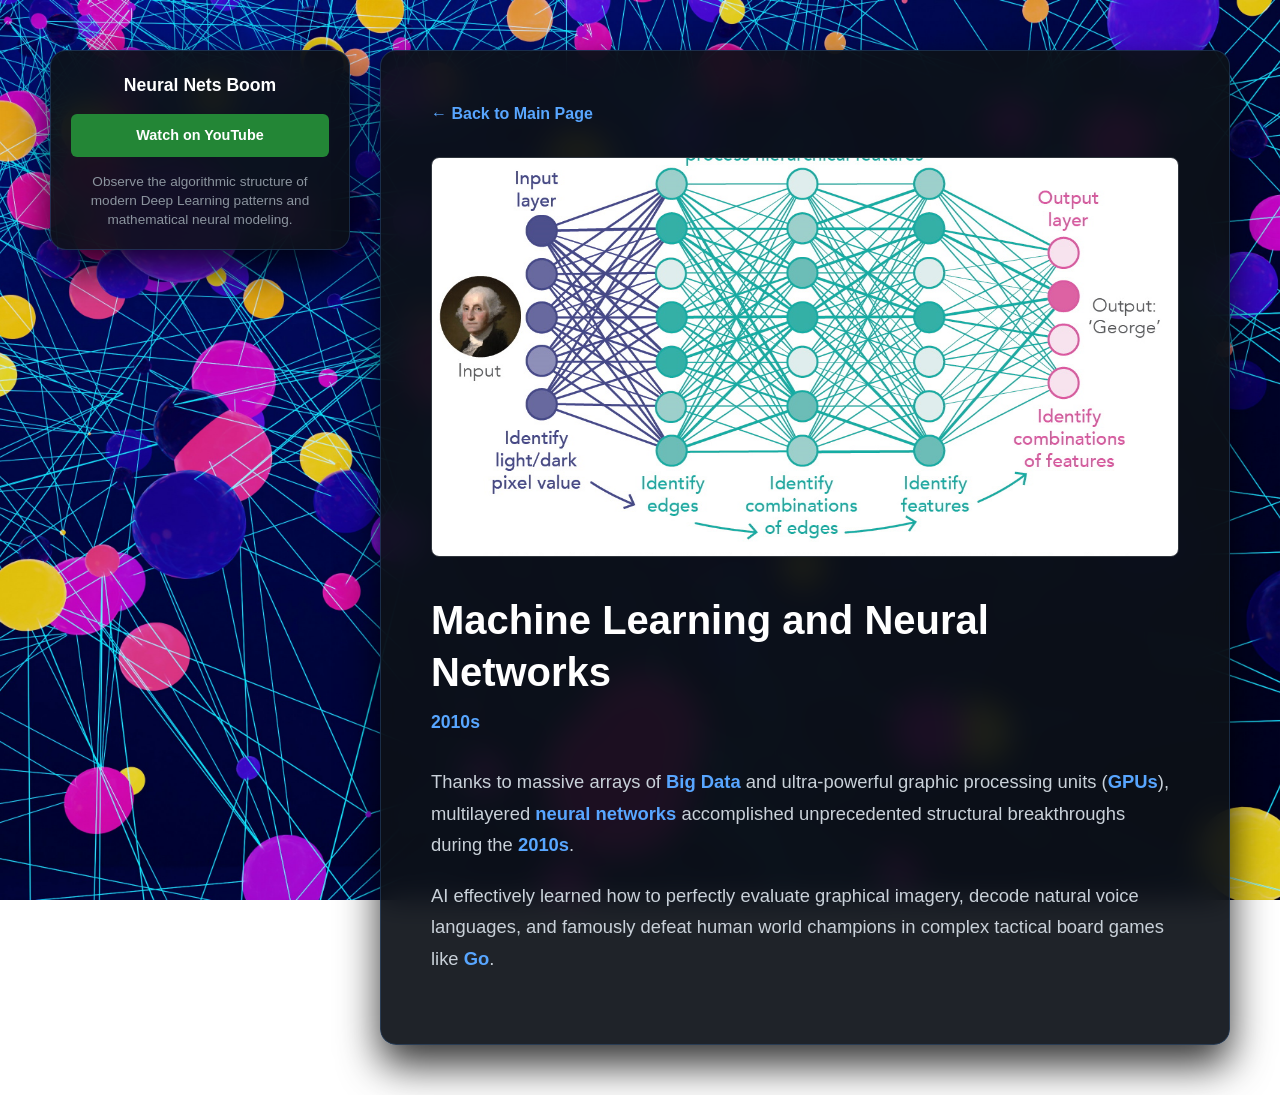
==== cards/ailearn.html @ 501b8092 "Added files" ====
<!DOCTYPE html>
<html lang="en">
<head>
    <meta charset="UTF-8">
    <meta name="viewport" content="width=device-width, initial-scale=1.0">
    <link rel="icon" type="image/png" href="../pictures/ailogo.jpg">
    <title>Machine Learning and Neural Networks</title>
    <link rel="stylesheet" href="../style.css">
    <link rel="stylesheet" href="./article-style.css">
    <style>
        body { background-image: url('../pictures/ailearningbg.jpg'); }
    </style>
</head>
<body>
    <div class="article-page">
        <div class="article-container">
            <aside class="sidebar-card">
                <h3>Neural Nets Boom</h3>
                <a href="https://youtu.be/jmmW0F0biz0?si=M02iKx_WaLKtjqgP" target="_blank" class="watch-btn">Watch on YouTube</a>
                <p>Observe the algorithmic structure of modern Deep Learning patterns and mathematical neural modeling.</p>
            </aside>
            <div class="article-content">
                <a href="../index.html" class="back-btn">&larr; Back to Main Page</a>
                <img src="../pictures/ailearn.jpg" alt="Ai Learning" class="article-img">
                <h1>Machine Learning and Neural Networks</h1>
                <span class="meta-date">2010s</span>
                <div class="article-text">
                    <p>Thanks to massive arrays of <strong>Big Data</strong> and ultra-powerful graphic processing units (<strong>GPUs</strong>), multilayered <strong>neural networks</strong> accomplished unprecedented structural breakthroughs during the <strong>2010s</strong>.</p>
                    <p>AI effectively learned how to perfectly evaluate graphical imagery, decode natural voice languages, and famously defeat human world champions in complex tactical board games like <strong>Go</strong>.</p>
                </div>
            </div>
        </div>
    </div>
</body>
</html>
---- style.css ----
:root {
    --bg-color: #0d1117;
    --text-color: #c9d1d9;
    --accent-color: #58a6ff;
    --card-bg: #161b22;
}

* {
    margin: 0;
    padding: 0;
    box-sizing: border-box;
    font-family: 'Segoe UI', Tahoma, Geneva, Verdana, sans-serif;
}

body {
    /* Убираем старый сплошной цвет (background-color: var(--bg-color);) и добавляем картинку */
    background: url(./pictures/ai.jpg) no-repeat center center;
    background-size: cover;
    
    /* Опционально: fixed сделает так, что фон не будет двигаться при прокрутке (эффект параллакса) */
    background-attachment: fixed; 

    color: var(--text-color);
    line-height: 1.6;
    overflow-x: hidden;
}
.hero {
    height: 100vh;
    display: flex;
    flex-direction: column;
    justify-content: center;
    align-items: center;
    text-align: center;
    padding: 0 20px;
    
    /* Добавляем тёмный полупрозрачный градиент поверх картинки, чтобы белый текст не сливался с фоном */
    background: linear-gradient(rgba(13, 17, 23, 0.7), rgba(13, 17, 23, 0.7)), url(./pictures/ai1.jpg);
    
    /* Настройки позиционирования и масштабирования */
    background-repeat: no-repeat;
    background-position: center center;
    background-size: cover;
}   

.hero h1 {
    font-size: 3.5rem;
    color: #ffffff;
    margin-bottom: 20px;
}

.hero p {
    font-size: 1.2rem;
    max-width: 600px;
    color: #8b949e;
}

section {
    padding: 80px 20px;
    max-width: 1000px;
    margin: 0 auto;
}

.section-title {
    text-align: center;
}

section h2 {
    font-size: 2.5rem;
    color: #ffffff;
    margin-bottom: 40px;
    text-align: center;
    border-bottom: 2px solid var(--accent-color);
    display: inline-block;
    padding-bottom: 10px;
}

.timeline {
    display: grid;
    grid-template-columns: 1fr;
    gap: 20px;
}

.card {
    background-color: var(--card-bg);
    border: 5px solid #30363d;
    border-radius: 8px;
    padding: 30px;
    opacity: 0;
    transform: translateY(40px);
    transition: transform 0.6s ease, opacity 0.6s ease, border-color 0.3s ease, box-shadow 0.3s ease;
}

.card.show {
    opacity: 1;
    transform: translateY(0);
}

.card:hover {
    transform: scale(1.02);
    box-shadow: 0 10px 20px rgba(0, 0, 0, 0.5);
    border-color: var(--accent-color);
}

.card h3 {
    color: var(--accent-color);
    font-size: 1.5rem;
    margin-bottom: 15px;
}

.card .date {
    font-size: 0.9rem;
    color: #8b949e;
    margin-bottom: 15px;
    display: block;
}
.card-img {
    width: 100%;
    height: 300px;
    object-fit: cover;
    border-radius: 6px;
    margin-bottom: 15px;
    border: 1px solid #30363d;
}

.card-link {
    text-decoration: none;
    color: inherit;
    display: flex;
    flex-direction: column;
    width: 100%;
    height: 100%;
}
.card {
    padding: 0;
}
.card-link > *:not(.card-img) {
    padding-left: 30px;
    padding-right: 30px;
}
.card-link > h3 {
    padding-top: 10px;
}
.card-link > p:last-child {
    padding-bottom: 30px;
}
.back-btn {
    display: inline-block;
    margin-bottom: 30px;
    color: var(--accent-color);
    text-decoration: none;
    font-weight: bold;
}
.back-btn:hover {
    text-decoration: underline;
}
.article-content {
    max-width: 800px;
    margin: 0 auto;
    padding: 40px 20px;
}
.article-img {
    width: 100%;
    max-height: 400px;
    object-fit: cover;
    border-radius: 8px;
    margin-bottom: 30px;
    border: 1px solid #30363d;
}
.article-content h1 {
    color: #ffffff;
    font-size: 2.5rem;
    margin-bottom: 10px;
}
.article-content .meta-date {
    color: #8b949e;
    display: block;
    margin-bottom: 30px;
}
.article-text p {
    margin-bottom: 20px;
    font-size: 1.1rem;
    color: var(--text-color);
}

@media (min-width: 768px) {
    .timeline {
        grid-template-columns: 1fr 1fr;
    }
}
.article-page {
    min-height: 100vh;
    display: flex;
    justify-content: center;
    align-items: center;
    padding: 50px 20px;
}

.article-content {
    max-width: 850px;
    width: 100%;
    /* Темный полупрозрачный квадрат для читаемости текста */
    background-color: rgba(13, 17, 23, 0.92); 
    backdrop-filter: blur(15px);
    border: 1px solid rgba(88, 166, 255, 0.2);
    border-radius: 16px;
    padding: 50px;
    box-shadow: 0 20px 40px rgba(0, 0, 0, 0.8);
}

.article-img {
    width: 100%;
    max-height: 400px;
    object-fit: cover;
    border-radius: 8px;
    margin-bottom: 30px;
    border: 1px solid #30363d;
}

.article-content h1 {
    color: #ffffff;
    font-size: 2.5rem;
    margin-bottom: 10px;
    line-height: 1.3;
}

.article-content .meta-date {
    color: var(--accent-color);
    display: block;
    margin-bottom: 30px;
    font-size: 1.1rem;
    font-weight: bold;
}

.article-text p {
    margin-bottom: 20px;
    font-size: 1.15rem;
    color: #c9d1d9;
    line-height: 1.7;
}

@media (max-width: 768px) {
    .article-content {
        padding: 30px 20px;
    }
    .article-content h1 {
        font-size: 2rem;
    }
}
---- cards/article-style.css ----
body {
    background-size: cover;
    background-position: center;
    background-attachment: fixed;
}

.article-container {
    display: flex;
    gap: 30px;
    max-width: 1180px;
    width: 100%;
    align-items: flex-start;
}

.sidebar-card {
    width: 300px;
    flex-shrink: 0;
    background-color: rgba(13, 17, 23, 0.92); 
    backdrop-filter: blur(15px);
    border: 1px solid rgba(88, 166, 255, 0.2);
    border-radius: 16px;
    padding: 20px;
    box-shadow: 0 20px 40px rgba(0, 0, 0, 0.8);
    text-align: center;
}

.sidebar-card h3 {
    color: #ffffff;
    font-size: 1.1rem;
    margin-bottom: 15px;
    font-weight: 600;
}

.sidebar-card p {
    font-size: 0.85rem;
    color: #8b949e;
    margin-top: 15px;
    margin-bottom: 0;
    line-height: 1.4;
}

.watch-btn {
    display: inline-block;
    background-color: #238636;
    color: #ffffff;
    padding: 10px 20px;
    border-radius: 6px;
    text-decoration: none;
    font-weight: 600;
    font-size: 0.9rem;
    transition: background-color 0.2s;
    width: 100%;
    box-sizing: border-box;
}

.watch-btn:hover {
    background-color: #2ea043;
}

.article-text strong {
    color: #58a6ff;
    font-weight: 600;
}

@media (max-width: 950px) {
    .article-container {
        flex-direction: column;
    }
    .sidebar-card {
        width: 100%;
        max-width: 500px;
        margin: 0 auto;
    }
}
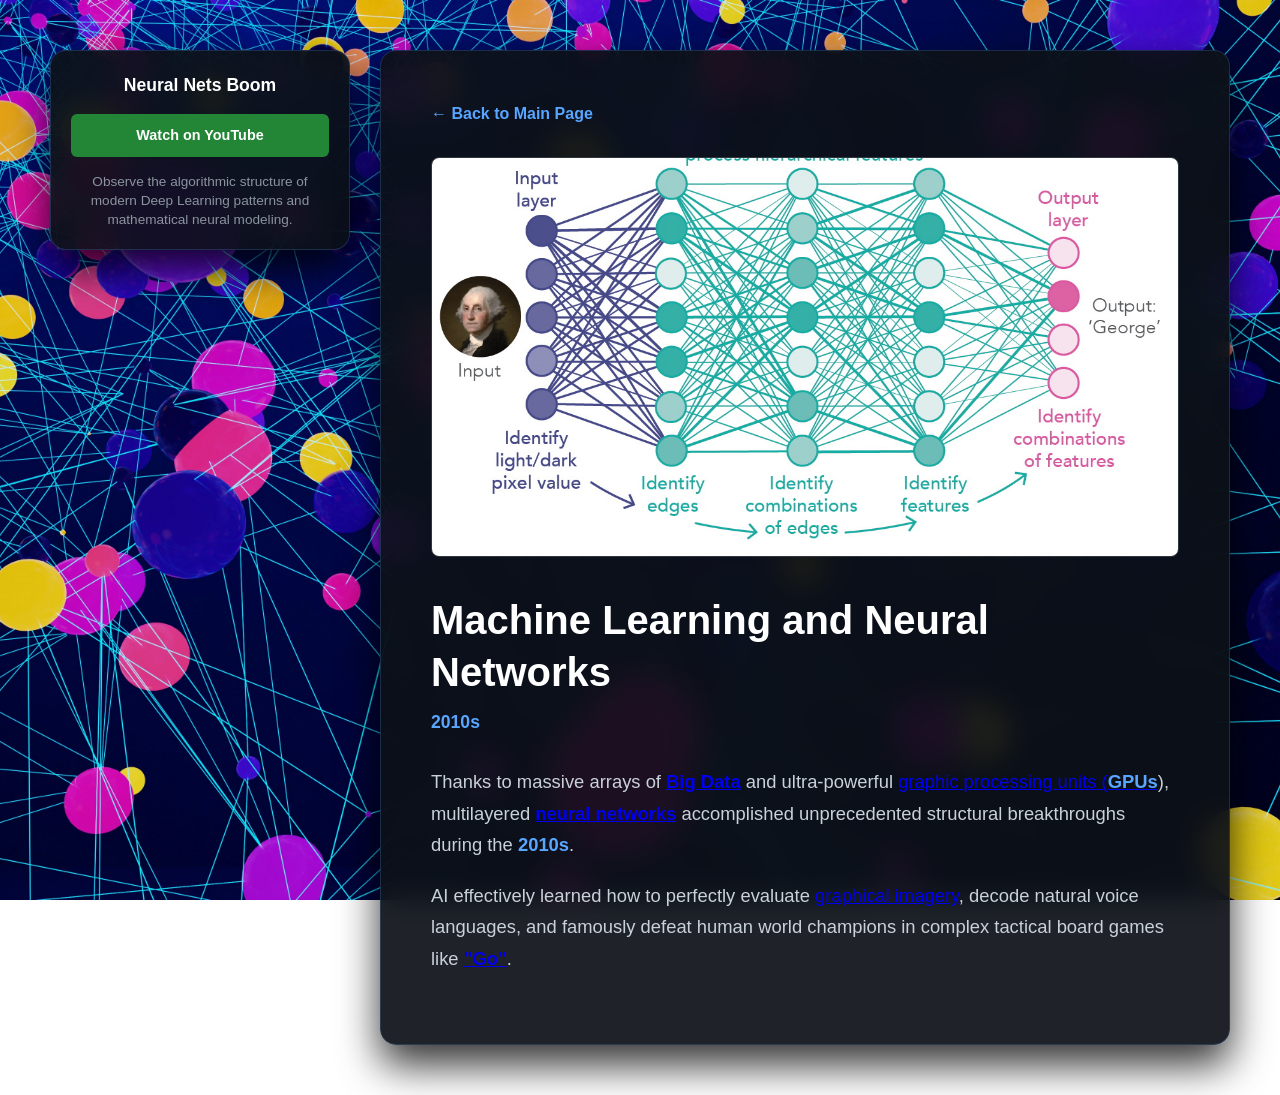
==== commit 462c3c61: "Update ailearn.html" ====
--- a/cards/ailearn.html
+++ b/cards/ailearn.html
@@ -25,11 +25,11 @@
                 <h1>Machine Learning and Neural Networks</h1>
                 <span class="meta-date">2010s</span>
                 <div class="article-text">
-                    <p>Thanks to massive arrays of <strong>Big Data</strong> and ultra-powerful graphic processing units (<strong>GPUs</strong>), multilayered <strong>neural networks</strong> accomplished unprecedented structural breakthroughs during the <strong>2010s</strong>.</p>
-                    <p>AI effectively learned how to perfectly evaluate graphical imagery, decode natural voice languages, and famously defeat human world champions in complex tactical board games like <strong>Go</strong>.</p>
+                    <p>Thanks to massive arrays of <strong><a href="https://en.wikipedia.org/wiki/Big_data" class="article-link">Big Data</a></strong> and ultra-powerful <a href="https://en.wikipedia.org/wiki/Graphics_processing_unit" class="article-link">graphic processing units (<strong>GPUs</a></strong>), multilayered <strong><a href="https://en.wikipedia.org/wiki/Neural_network" class="article-link">neural networks</a></strong> accomplished unprecedented structural breakthroughs during the <strong>2010s</strong>.</p>
+                    <p>AI effectively learned how to perfectly evaluate <a href="https://en.wikipedia.org/wiki/Computer-generated_imagery" class="article-link">graphical imagery</a>, decode natural voice languages, and famously defeat human world champions in complex tactical board games like <strong><a href="https://en.wikipedia.org/wiki/Go_(game)" class="article-link">"Go"</a></strong>.</p>
                 </div>
             </div>
         </div>
     </div>
 </body>
-</html>+</html>
